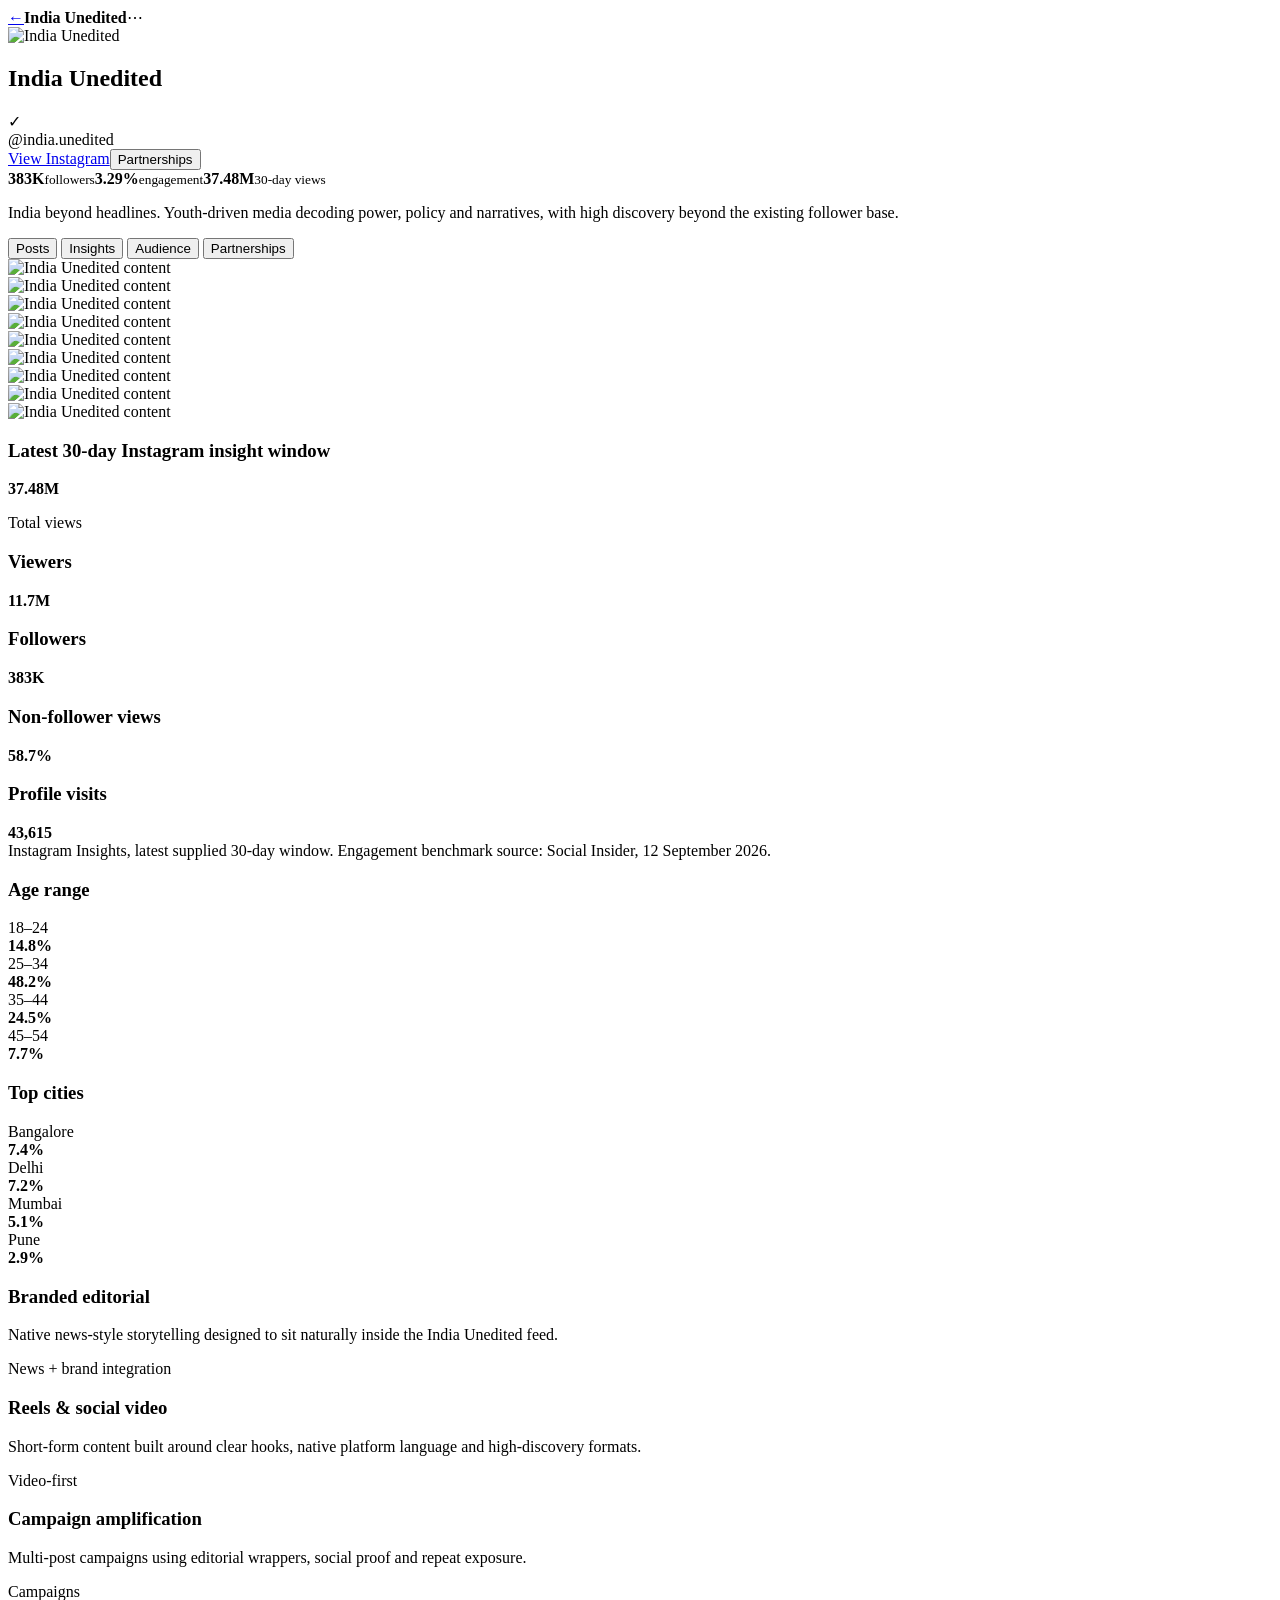
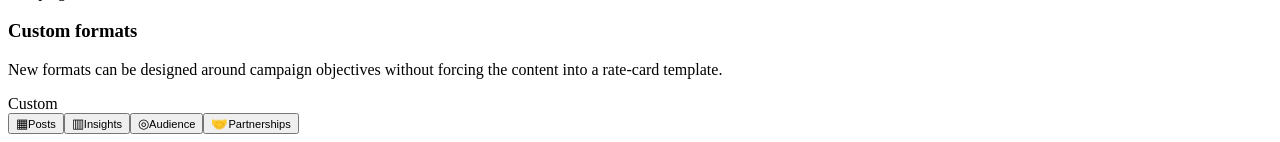
==== india-unedited.html @ fce0a666 "Add India Unedited profile experience" ====
<!doctype html><html lang="en"><head><meta charset="UTF-8"><meta name="viewport" content="width=device-width,initial-scale=1"><title>India Unedited · Anvith Creative Labs</title><link rel="stylesheet" href="/acl-on-feed/profile.css?v=1"></head><body>
<div class="profile-shell">
<header class="profile-topbar"><a href="/acl-on-feed/">←</a><strong>India Unedited</strong><span class="more">⋯</span></header>
<section class="profile-header">
  <div class="avatar-ring"><img src="/acl-on-feed/assets/indians-unedited.jpg" alt="India Unedited"></div>
  <div>
    <div class="identity-row"><h1>India Unedited</h1><span class="verify">✓</span></div>
    <div class="handle">@india.unedited</div>
    <div class="action-row"><a class="btn primary" href="https://www.instagram.com/india.unedited/" target="_blank" rel="noopener">View Instagram</a><button class="btn secondary" onclick="document.querySelector('[data-tab=partnerships]').click()">Partnerships</button></div>
    <div class="stat-row"><span><b>383K</b><small>followers</small></span><span><b>3.29%</b><small>engagement</small></span><span><b>37.48M</b><small>30-day views</small></span></div>
  </div>
  <p class="bio">India beyond headlines. Youth-driven media decoding power, policy and narratives, with high discovery beyond the existing follower base.</p>
</section>

<nav class="tabs">
  <button class="tab-btn active" data-tab="posts">Posts</button>
  <button class="tab-btn" data-tab="insights">Insights</button>
  <button class="tab-btn" data-tab="audience">Audience</button>
  <button class="tab-btn" data-tab="partnerships">Partnerships</button>
</nav>

<section class="tab-panel active" id="posts"><div class="grid">
<article class="post"><img src="/acl-on-feed/Screenshot_20260912_212828_Instagram.jpg" alt="India Unedited content"></article><article class="post"><img src="/acl-on-feed/Screenshot_20260912_212849_Instagram.jpg" alt="India Unedited content"></article><article class="post"><img src="/acl-on-feed/Screenshot_20260912_212902_Instagram.jpg" alt="India Unedited content"></article><article class="post"><img src="/acl-on-feed/Screenshot_20260912_212907_Instagram.jpg" alt="India Unedited content"></article><article class="post"><img src="/acl-on-feed/Screenshot_20260912_212937_Instagram.jpg" alt="India Unedited content"></article><article class="post"><img src="/acl-on-feed/Screenshot_20260912_212946_Instagram.jpg" alt="India Unedited content"></article><article class="post"><img src="/acl-on-feed/Screenshot_20260912_213043_Instagram.jpg" alt="India Unedited content"></article><article class="post"><img src="/acl-on-feed/Screenshot_20260912_213053_Instagram.jpg" alt="India Unedited content"></article><article class="post"><img src="/acl-on-feed/Screenshot_20260912_213058_Instagram.jpg" alt="India Unedited content"></article>
</div></section>

<section class="tab-panel" id="insights">
  <div class="insight-hero">
    <div class="metric-card big"><h3>Latest 30-day Instagram insight window</h3><strong>37.48M</strong><p>Total views</p></div>
    <div class="metric-grid">
      <div class="metric-card"><h3>Viewers</h3><strong>11.7M</strong></div>
      <div class="metric-card"><h3>Followers</h3><strong>383K</strong></div>
      <div class="metric-card"><h3>Non-follower views</h3><strong>58.7%</strong></div>
      <div class="metric-card"><h3>Profile visits</h3><strong>43,615</strong></div>
    </div>
  </div>
  <div class="source">Instagram Insights, latest supplied 30-day window. Engagement benchmark source: Social Insider, 12 September 2026.</div>
</section>

<section class="tab-panel" id="audience">
  <div class="audience-grid">
    <div class="aud-card"><h3>Age range</h3>
      <div class="bar-row"><span>18–24</span><div class="track"><i style="width:30%"></i></div><b>14.8%</b></div>
      <div class="bar-row"><span>25–34</span><div class="track"><i style="width:100%"></i></div><b>48.2%</b></div>
      <div class="bar-row"><span>35–44</span><div class="track"><i style="width:51%"></i></div><b>24.5%</b></div>
      <div class="bar-row"><span>45–54</span><div class="track"><i style="width:16%"></i></div><b>7.7%</b></div>
    </div>
    <div class="aud-card"><h3>Top cities</h3>
      <div class="bar-row"><span>Bangalore</span><div class="track"><i style="width:100%"></i></div><b>7.4%</b></div>
      <div class="bar-row"><span>Delhi</span><div class="track"><i style="width:97%"></i></div><b>7.2%</b></div>
      <div class="bar-row"><span>Mumbai</span><div class="track"><i style="width:69%"></i></div><b>5.1%</b></div>
      <div class="bar-row"><span>Pune</span><div class="track"><i style="width:39%"></i></div><b>2.9%</b></div>
    </div>
  </div>
</section>

<section class="tab-panel" id="partnerships">
 <div class="partners">
   <div class="partner-card"><h3>Branded editorial</h3><p>Native news-style storytelling designed to sit naturally inside the India Unedited feed.</p><span class="tag">News + brand integration</span></div>
   <div class="partner-card"><h3>Reels & social video</h3><p>Short-form content built around clear hooks, native platform language and high-discovery formats.</p><span class="tag">Video-first</span></div>
   <div class="partner-card"><h3>Campaign amplification</h3><p>Multi-post campaigns using editorial wrappers, social proof and repeat exposure.</p><span class="tag">Campaigns</span></div>
   <div class="partner-card"><h3>Custom formats</h3><p>New formats can be designed around campaign objectives without forcing the content into a rate-card template.</p><span class="tag">Custom</span></div>
 </div>
</section>
</div>
<nav class="bottom-nav"><button class="active" data-tab="posts"><span>▦</span><small>Posts</small></button><button data-tab="insights"><span>▥</span><small>Insights</small></button><button data-tab="audience"><span>◎</span><small>Audience</small></button><button data-tab="partnerships"><span>🤝</span><small>Partnerships</small></button></nav>
<script src="/acl-on-feed/brand-profile.js?v=1"></script></body></html>
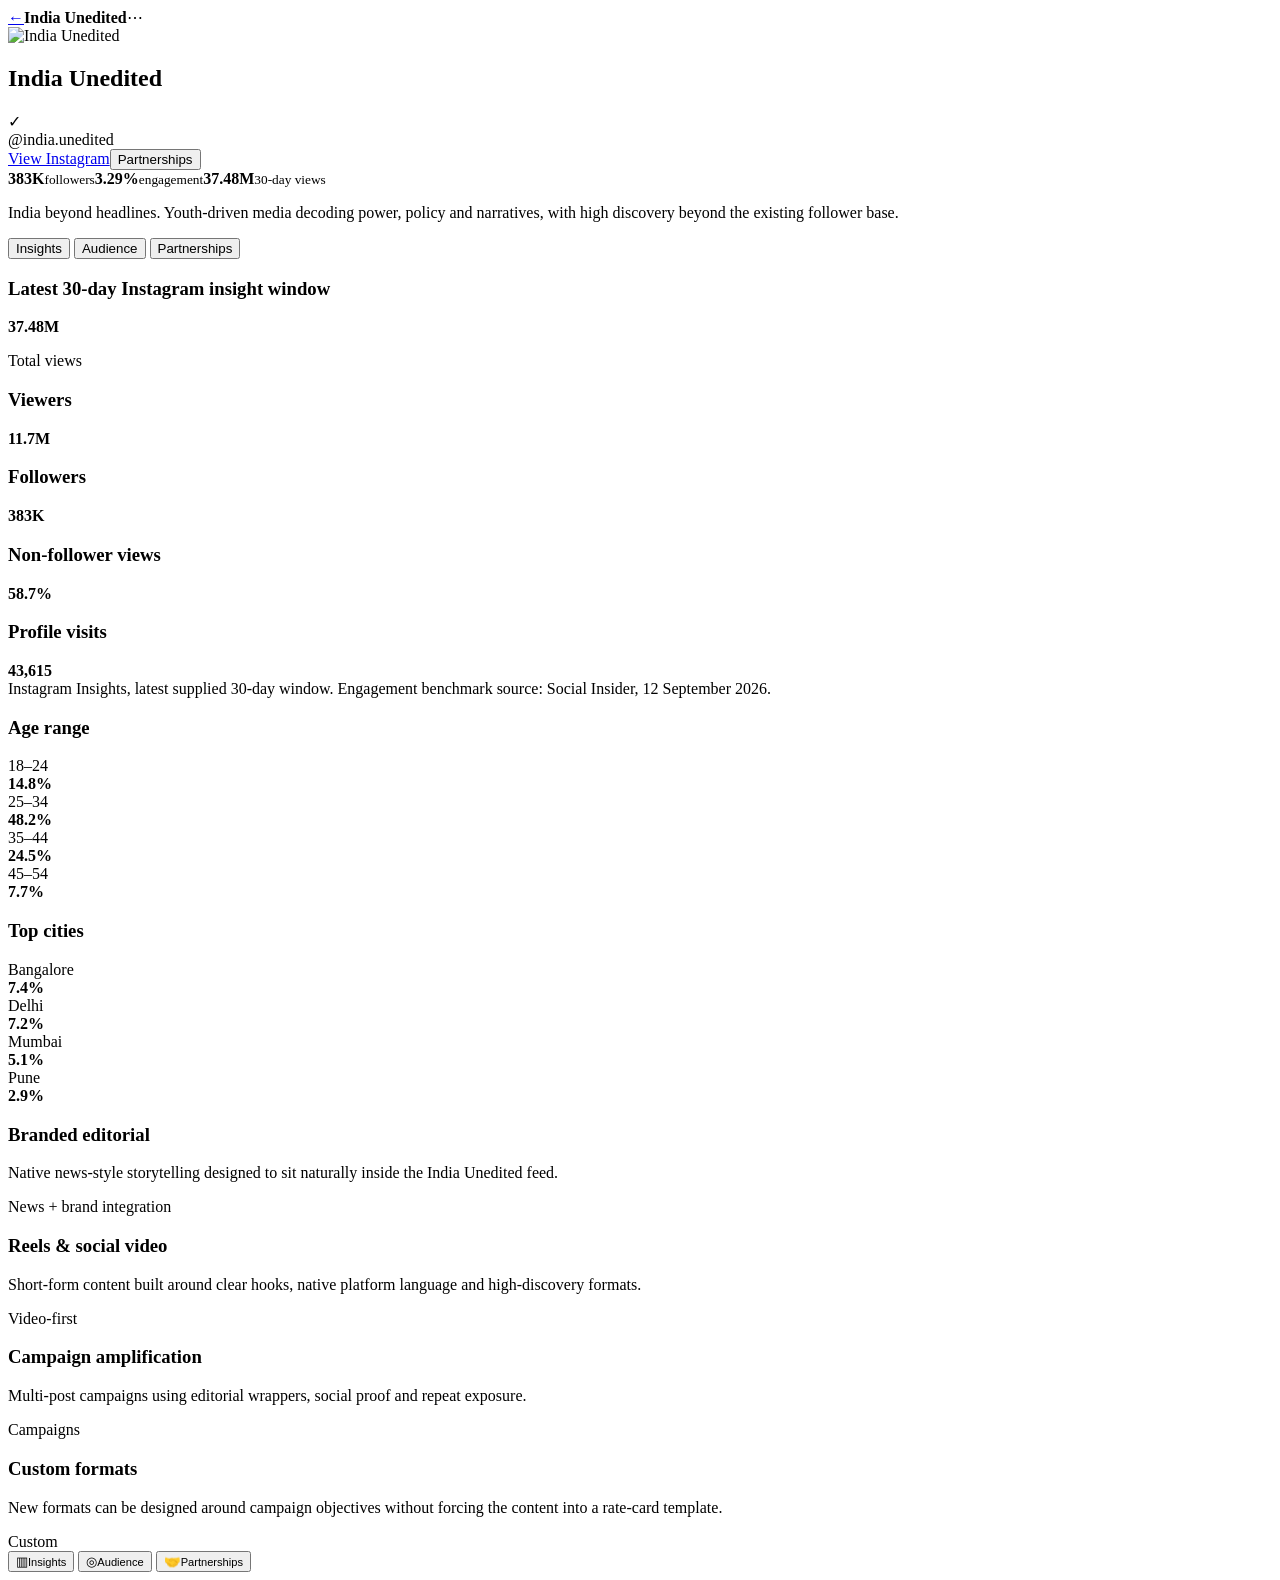
==== commit 2585ec63: "Refine India Unedited profile to insights-first Instagram layout" ====
--- a/india-unedited.html
+++ b/india-unedited.html
@@ -1,4 +1,4 @@
-<!doctype html><html lang="en"><head><meta charset="UTF-8"><meta name="viewport" content="width=device-width,initial-scale=1"><title>India Unedited · Anvith Creative Labs</title><link rel="stylesheet" href="/acl-on-feed/profile.css?v=1"></head><body>
+<!doctype html><html lang="en"><head><meta charset="UTF-8"><meta name="viewport" content="width=device-width,initial-scale=1"><title>India Unedited · Anvith Creative Labs</title><link rel="stylesheet" href="/acl-on-feed/profile.css?v=2"></head><body>
 <div class="profile-shell">
 <header class="profile-topbar"><a href="/acl-on-feed/">←</a><strong>India Unedited</strong><span class="more">⋯</span></header>
 <section class="profile-header">
@@ -13,17 +13,12 @@
 </section>
 
 <nav class="tabs">
-  <button class="tab-btn active" data-tab="posts">Posts</button>
-  <button class="tab-btn" data-tab="insights">Insights</button>
+  <button class="tab-btn active" data-tab="insights">Insights</button>
   <button class="tab-btn" data-tab="audience">Audience</button>
   <button class="tab-btn" data-tab="partnerships">Partnerships</button>
 </nav>
 
-<section class="tab-panel active" id="posts"><div class="grid">
-<article class="post"><img src="/acl-on-feed/Screenshot_20260912_212828_Instagram.jpg" alt="India Unedited content"></article><article class="post"><img src="/acl-on-feed/Screenshot_20260912_212849_Instagram.jpg" alt="India Unedited content"></article><article class="post"><img src="/acl-on-feed/Screenshot_20260912_212902_Instagram.jpg" alt="India Unedited content"></article><article class="post"><img src="/acl-on-feed/Screenshot_20260912_212907_Instagram.jpg" alt="India Unedited content"></article><article class="post"><img src="/acl-on-feed/Screenshot_20260912_212937_Instagram.jpg" alt="India Unedited content"></article><article class="post"><img src="/acl-on-feed/Screenshot_20260912_212946_Instagram.jpg" alt="India Unedited content"></article><article class="post"><img src="/acl-on-feed/Screenshot_20260912_213043_Instagram.jpg" alt="India Unedited content"></article><article class="post"><img src="/acl-on-feed/Screenshot_20260912_213053_Instagram.jpg" alt="India Unedited content"></article><article class="post"><img src="/acl-on-feed/Screenshot_20260912_213058_Instagram.jpg" alt="India Unedited content"></article>
-</div></section>
-
-<section class="tab-panel" id="insights">
+<section class="tab-panel active" id="insights">
   <div class="insight-hero">
     <div class="metric-card big"><h3>Latest 30-day Instagram insight window</h3><strong>37.48M</strong><p>Total views</p></div>
     <div class="metric-grid">
@@ -62,5 +57,9 @@
  </div>
 </section>
 </div>
-<nav class="bottom-nav"><button class="active" data-tab="posts"><span>▦</span><small>Posts</small></button><button data-tab="insights"><span>▥</span><small>Insights</small></button><button data-tab="audience"><span>◎</span><small>Audience</small></button><button data-tab="partnerships"><span>🤝</span><small>Partnerships</small></button></nav>
-<script src="/acl-on-feed/brand-profile.js?v=1"></script></body></html>+<nav class="bottom-nav">
+  <button class="active" data-tab="insights"><span>▥</span><small>Insights</small></button>
+  <button data-tab="audience"><span>◎</span><small>Audience</small></button>
+  <button data-tab="partnerships"><span>🤝</span><small>Partnerships</small></button>
+</nav>
+<script src="/acl-on-feed/brand-profile.js?v=2"></script></body></html>
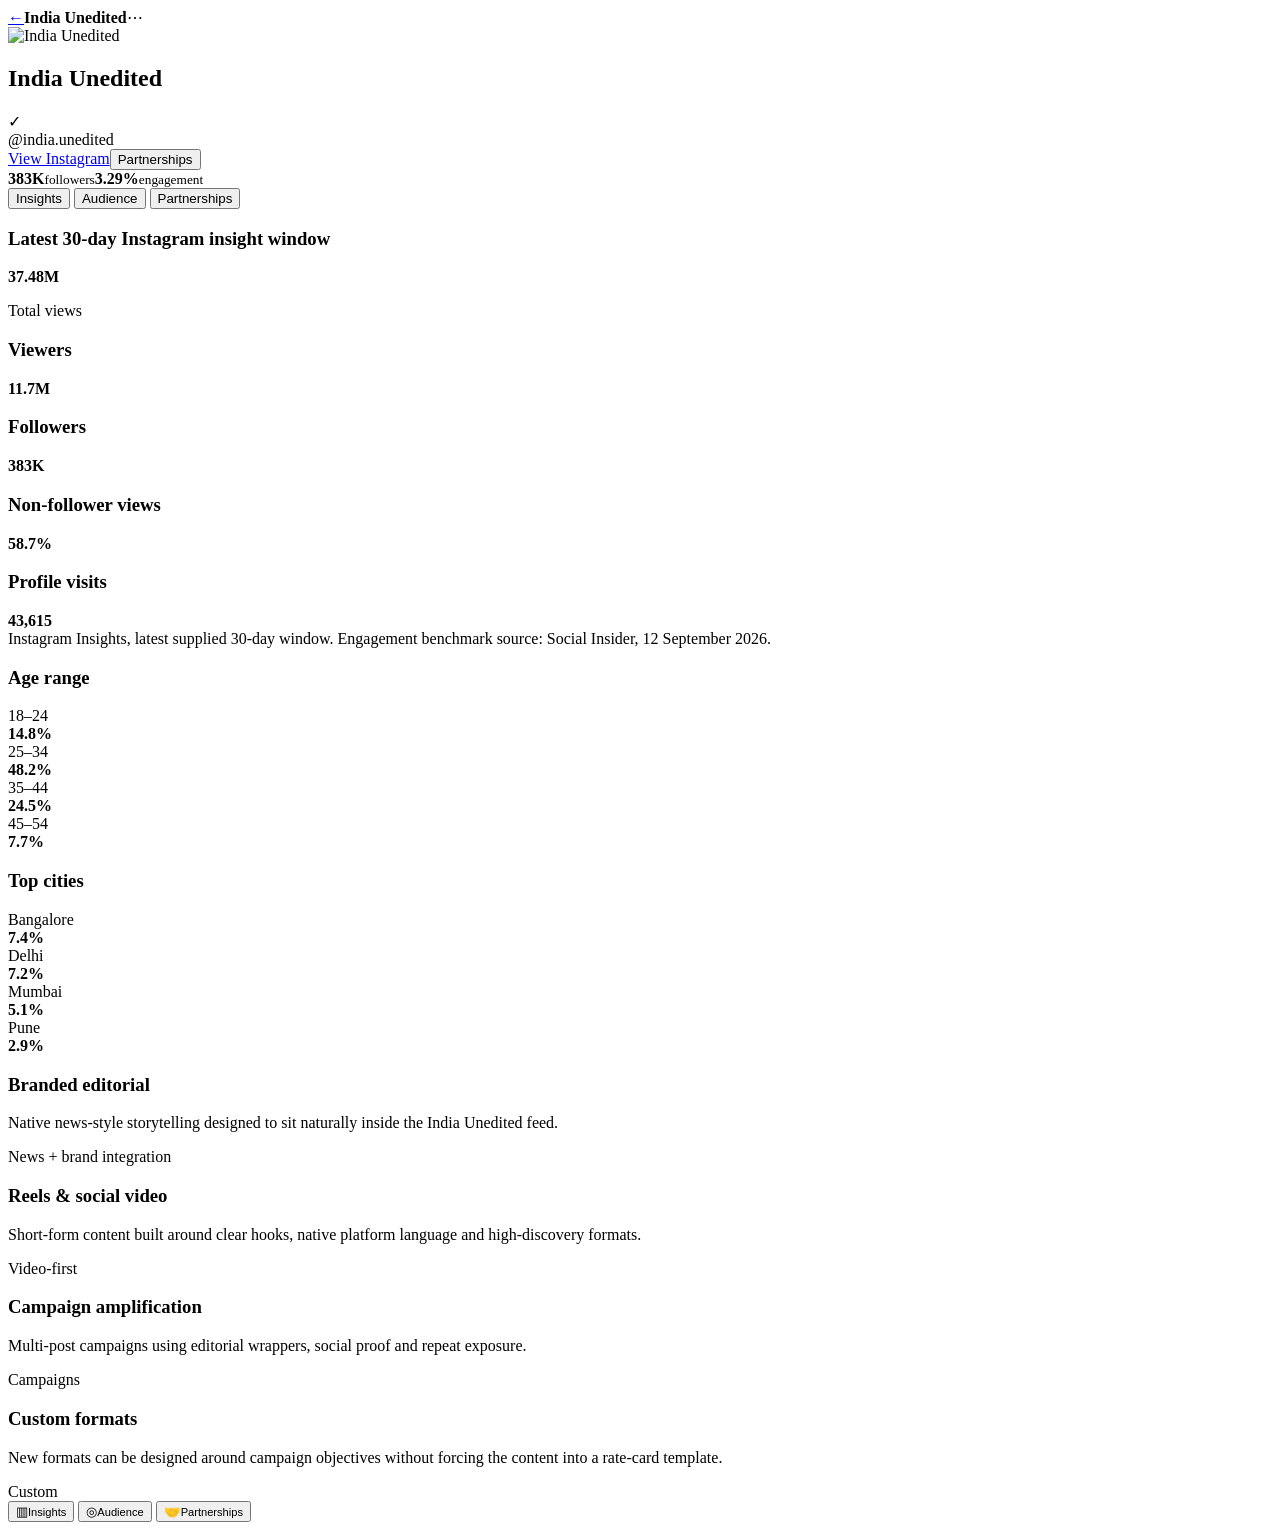
==== commit 28635811: "Simplify media profile header" ====
--- a/india-unedited.html
+++ b/india-unedited.html
@@ -7,9 +7,8 @@
     <div class="identity-row"><h1>India Unedited</h1><span class="verify">✓</span></div>
     <div class="handle">@india.unedited</div>
     <div class="action-row"><a class="btn primary" href="https://www.instagram.com/india.unedited/" target="_blank" rel="noopener">View Instagram</a><button class="btn secondary" onclick="document.querySelector('[data-tab=partnerships]').click()">Partnerships</button></div>
-    <div class="stat-row"><span><b>383K</b><small>followers</small></span><span><b>3.29%</b><small>engagement</small></span><span><b>37.48M</b><small>30-day views</small></span></div>
+    <div class="stat-row"><span><b>383K</b><small>followers</small></span><span><b>3.29%</b><small>engagement</small></span></div>
   </div>
-  <p class="bio">India beyond headlines. Youth-driven media decoding power, policy and narratives, with high discovery beyond the existing follower base.</p>
 </section>
 
 <nav class="tabs">
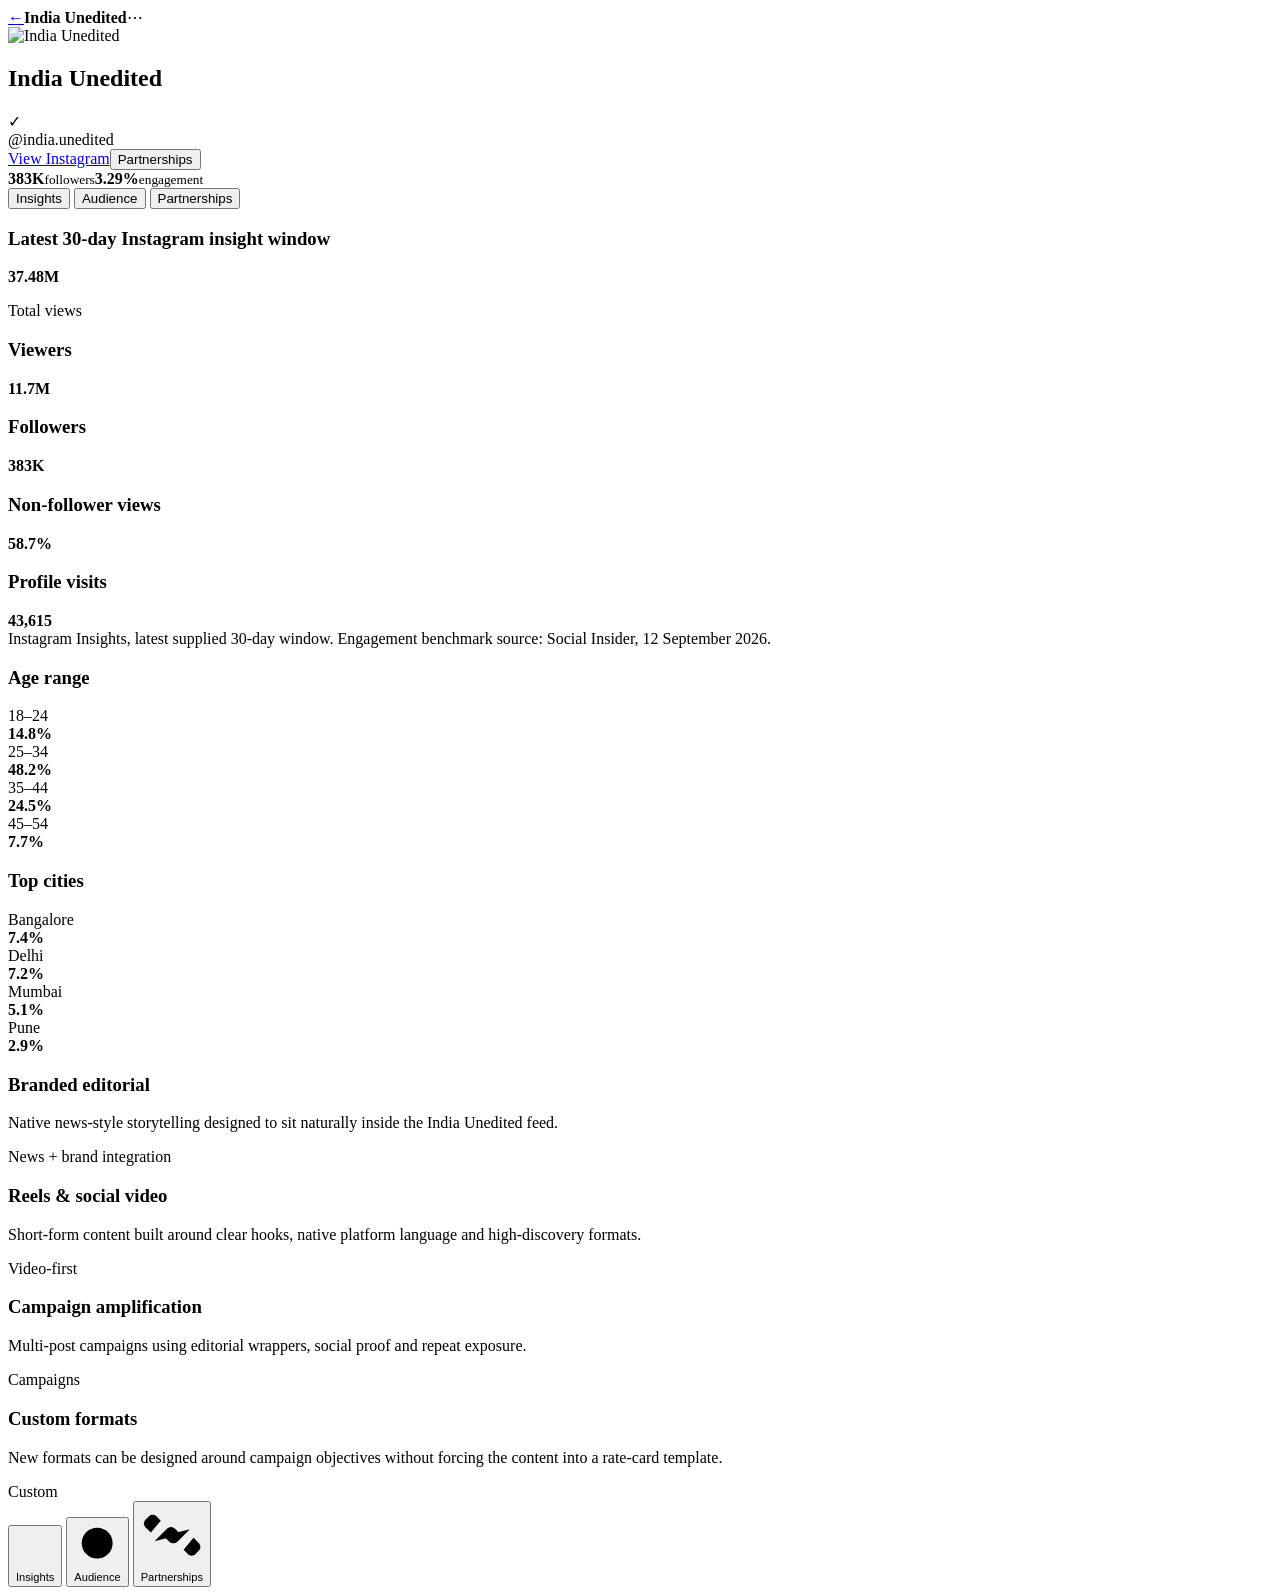
==== commit d4aa9c76: "Use colorful vector icons in India Unedited navigation" ====
--- a/india-unedited.html
+++ b/india-unedited.html
@@ -1,4 +1,4 @@
-<!doctype html><html lang="en"><head><meta charset="UTF-8"><meta name="viewport" content="width=device-width,initial-scale=1"><title>India Unedited · Anvith Creative Labs</title><link rel="stylesheet" href="/acl-on-feed/profile.css?v=2"></head><body>
+<!doctype html><html lang="en"><head><meta charset="UTF-8"><meta name="viewport" content="width=device-width,initial-scale=1"><title>India Unedited · Anvith Creative Labs</title><link rel="stylesheet" href="/acl-on-feed/profile.css?v=3"></head><body>
 <div class="profile-shell">
 <header class="profile-topbar"><a href="/acl-on-feed/">←</a><strong>India Unedited</strong><span class="more">⋯</span></header>
 <section class="profile-header">
@@ -57,8 +57,8 @@
 </section>
 </div>
 <nav class="bottom-nav">
-  <button class="active" data-tab="insights"><span>▥</span><small>Insights</small></button>
-  <button data-tab="audience"><span>◎</span><small>Audience</small></button>
-  <button data-tab="partnerships"><span>🤝</span><small>Partnerships</small></button>
+  <button class="active" data-tab="insights"><span class="profile-nav-icon pni-insights"><svg viewBox="0 0 24 24"><path d="M4 19V11"/><path d="M10 19V7"/><path d="M16 19V4"/><path d="M3 20h18"/></svg></span><small>Insights</small></button>
+  <button data-tab="audience"><span class="profile-nav-icon pni-audience"><svg viewBox="0 0 24 24"><circle cx="12" cy="12" r="8"/><path d="M4 12h16"/><path d="M12 4c2.2 2.2 3.3 4.9 3.3 8S14.2 17.8 12 20c-2.2-2.2-3.3-4.9-3.3-8S9.8 6.2 12 4z"/></svg></span><small>Audience</small></button>
+  <button data-tab="partnerships"><span class="profile-nav-icon pni-partners"><svg viewBox="0 0 24 24"><path d="m8.7 12.3 2.2 2.2a2.2 2.2 0 0 0 3.1 0l4.8-4.8"/><path d="m15.3 11.7-2.2-2.2a2.2 2.2 0 0 0-3.1 0l-4.8 4.8"/><path d="M7.6 6.4 5.9 4.7a2 2 0 0 0-2.8 0L1.7 6.1a2 2 0 0 0 0 2.8l2.1 2.1"/><path d="m16.4 17.6 1.7 1.7a2 2 0 0 0 2.8 0l1.4-1.4a2 2 0 0 0 0-2.8L20.2 13"/></svg></span><small>Partnerships</small></button>
 </nav>
 <script src="/acl-on-feed/brand-profile.js?v=2"></script></body></html>
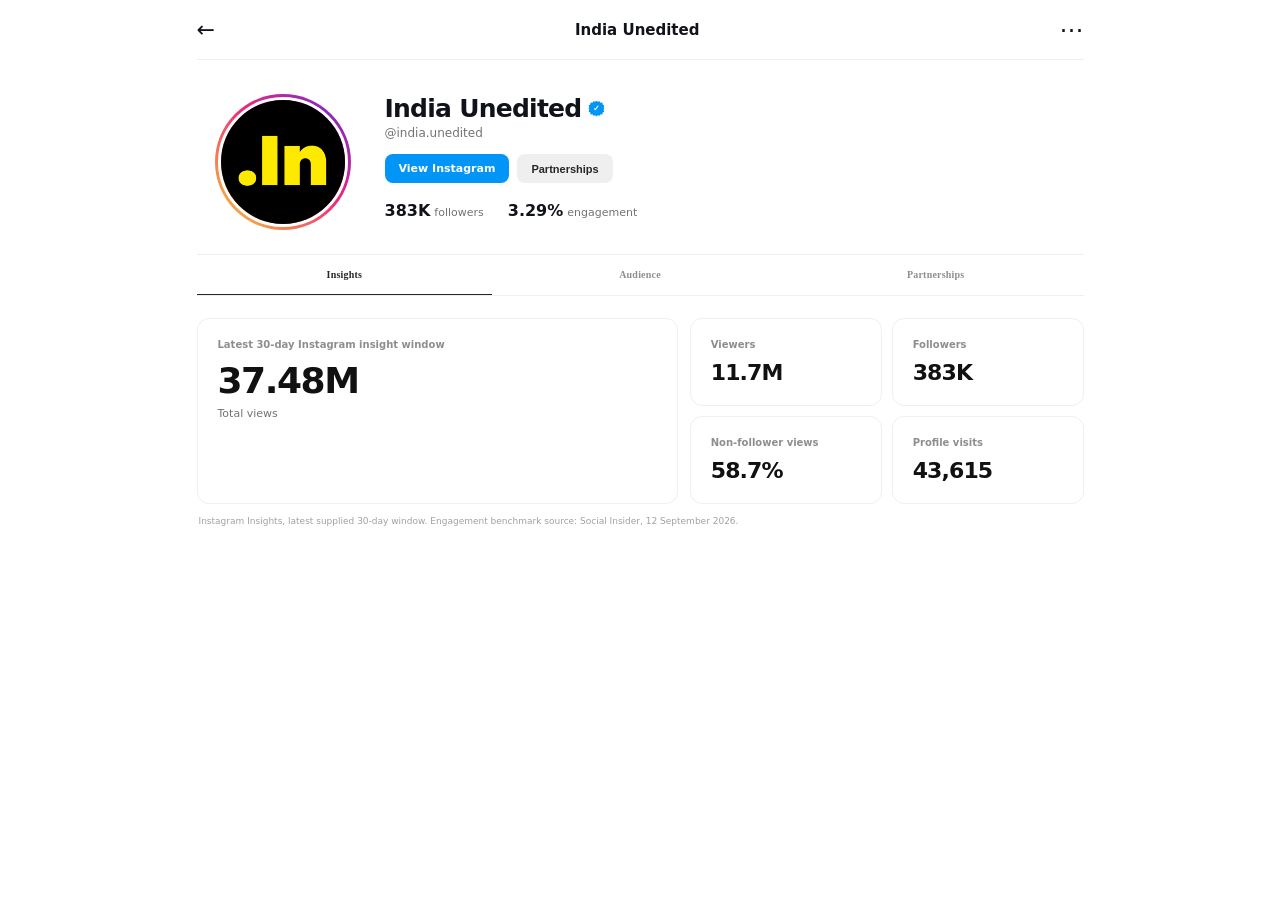
==== commit bf26b0cc: "Use portable relative paths in india-unedited.html" ====
--- a/india-unedited.html
+++ b/india-unedited.html
@@ -1,8 +1,8 @@
-<!doctype html><html lang="en"><head><meta charset="UTF-8"><meta name="viewport" content="width=device-width,initial-scale=1"><title>India Unedited · Anvith Creative Labs</title><link rel="stylesheet" href="/acl-on-feed/profile.css?v=3"></head><body>
+<!doctype html><html lang="en"><head><meta charset="UTF-8"><meta name="viewport" content="width=device-width,initial-scale=1"><meta name="color-scheme" content="light dark"><title>India Unedited · Anvith Creative Labs</title><link rel="stylesheet" href="./profile.css?v=4-dark-adaptive"></head><body>
 <div class="profile-shell">
-<header class="profile-topbar"><a href="/acl-on-feed/">←</a><strong>India Unedited</strong><span class="more">⋯</span></header>
+<header class="profile-topbar"><a href="./">←</a><strong>India Unedited</strong><span class="more">⋯</span></header>
 <section class="profile-header">
-  <div class="avatar-ring"><img src="/acl-on-feed/assets/indians-unedited.jpg" alt="India Unedited"></div>
+  <div class="avatar-ring"><img src="./assets/indians-unedited.jpg" alt="India Unedited"></div>
   <div>
     <div class="identity-row"><h1>India Unedited</h1><span class="verify">✓</span></div>
     <div class="handle">@india.unedited</div>
@@ -61,4 +61,4 @@
   <button data-tab="audience"><span class="profile-nav-icon pni-audience"><svg viewBox="0 0 24 24"><circle cx="12" cy="12" r="8"/><path d="M4 12h16"/><path d="M12 4c2.2 2.2 3.3 4.9 3.3 8S14.2 17.8 12 20c-2.2-2.2-3.3-4.9-3.3-8S9.8 6.2 12 4z"/></svg></span><small>Audience</small></button>
   <button data-tab="partnerships"><span class="profile-nav-icon pni-partners"><svg viewBox="0 0 24 24"><path d="m8.7 12.3 2.2 2.2a2.2 2.2 0 0 0 3.1 0l4.8-4.8"/><path d="m15.3 11.7-2.2-2.2a2.2 2.2 0 0 0-3.1 0l-4.8 4.8"/><path d="M7.6 6.4 5.9 4.7a2 2 0 0 0-2.8 0L1.7 6.1a2 2 0 0 0 0 2.8l2.1 2.1"/><path d="m16.4 17.6 1.7 1.7a2 2 0 0 0 2.8 0l1.4-1.4a2 2 0 0 0 0-2.8L20.2 13"/></svg></span><small>Partnerships</small></button>
 </nav>
-<script src="/acl-on-feed/brand-profile.js?v=2"></script></body></html>+<script src="./brand-profile.js?v=2"></script></body></html>
--- a/profile.css
+++ b/profile.css
@@ -0,0 +1,234 @@
+@import url('https://fonts.googleapis.com/css2?family=Manrope:wght@400;500;600;700;800&display=swap');
+:root{--text:#11131a;--muted:#747c8c;--line:#e9ecf2;--blue:#0095f6;--bg:#fff;--soft:#f7f8fa;--card:#fff}
+*{box-sizing:border-box}html{scroll-behavior:smooth}body{margin:0;font-family:Manrope,system-ui,sans-serif;color:var(--text);background:#fff}a{text-decoration:none;color:inherit}img{display:block;max-width:100%}
+.profile-shell{max-width:1040px;margin:0 auto;padding:0 24px 80px}
+.profile-topbar{height:66px;display:flex;align-items:center;justify-content:space-between;border-bottom:1px solid var(--line);position:sticky;top:0;background:#fffdfd;z-index:20}
+.profile-topbar a{font-size:22px}.profile-topbar strong{font-size:16px}.profile-topbar .more{font-size:24px}
+.profile-header{display:grid;grid-template-columns:150px 1fr;gap:42px;padding:42px 24px 28px;border-bottom:1px solid var(--line)}
+.avatar-ring{width:150px;height:150px;border-radius:50%;padding:4px;background:linear-gradient(135deg,#f9ce34,#ee2a7b 52%,#6228d7);align-self:start}
+.avatar-ring img{width:100%;height:100%;object-fit:cover;border-radius:50%;border:4px solid #fff}
+.identity-row{display:flex;align-items:center;gap:10px;flex-wrap:wrap}
+.identity-row h1{font-size:28px;margin:0;letter-spacing:-.04em}.verify{width:17px;height:17px;display:inline-grid;place-items:center;background:#3897f0;color:#fff;clip-path:polygon(50% 0,58% 8%,69% 4%,75% 14%,87% 13%,89% 25%,100% 31%,94% 42%,100% 50%,94% 58%,100% 69%,89% 75%,87% 87%,75% 86%,69% 96%,58% 92%,50% 100%,42% 92%,31% 96%,25% 86%,13% 87%,11% 75%,0 69%,6% 58%,0 50%,6% 42%,0 31%,11% 25%,13% 13%,25% 14%,31% 4%,42% 8%);font:900 10px Arial}
+.handle{color:var(--muted);font-size:13px;margin-top:3px}
+.action-row{display:flex;gap:10px;margin-top:16px}.btn{border-radius:9px;padding:10px 16px;font-size:12px;font-weight:700}.btn.primary{background:var(--blue);color:#fff}.btn.secondary{background:#f0f1f3}
+.stat-row{display:flex;gap:30px;margin-top:22px}.stat-row span{display:flex;gap:4px;align-items:baseline}.stat-row b{font-size:17px}.stat-row small{font-size:12px;color:var(--muted)}
+.bio{margin-top:18px;max-width:650px;font-size:13px;line-height:1.5;color:#485164}
+.tabs{display:grid;grid-template-columns:repeat(4,1fr);border-bottom:1px solid var(--line);position:sticky;top:66px;background:#fff;z-index:15}
+.tab-btn{border:0;background:#fff;padding:16px 8px;font:700 11px Manrope;color:#8a91a0;border-bottom:2px solid transparent;cursor:pointer}.tab-btn.active{color:#111;border-color:#111}
+.tab-panel{display:none;padding:24px 0}.tab-panel.active{display:block}
+.grid{display:grid;grid-template-columns:repeat(3,1fr);gap:5px}.post{position:relative;aspect-ratio:1/1;overflow:hidden;background:#111}.post img{width:100%;height:100%;object-fit:cover}.post:after{content:'◧';position:absolute;right:10px;top:8px;color:#fff;font-size:18px;text-shadow:0 1px 5px #000}
+.insight-hero{display:grid;grid-template-columns:1.1fr .9fr;gap:16px}.metric-card{border:1px solid var(--line);border-radius:18px;padding:20px;background:#fff}.metric-card.big{background:#0f1115;color:#fff}.metric-card h3{font-size:12px;color:#8b93a4;margin:0 0 10px}.metric-card strong{font-size:38px;letter-spacing:-.04em}.metric-card p{font-size:11px;color:#8b93a4;margin:6px 0 0}
+.metric-grid{display:grid;grid-template-columns:repeat(2,1fr);gap:12px}.metric-grid .metric-card strong{font-size:24px;color:#111}.source{font-size:9px;color:#9298a6;margin-top:12px}
+.audience-grid{display:grid;grid-template-columns:1fr 1fr;gap:14px}.aud-card{border:1px solid var(--line);border-radius:18px;padding:18px}.aud-card h3{font-size:15px;margin:0 0 16px}.bar-row{display:grid;grid-template-columns:70px 1fr 42px;gap:10px;align-items:center;margin:12px 0}.bar-row span,.bar-row b{font-size:10px}.track{height:8px;border-radius:99px;background:#eef0f4;overflow:hidden}.track i{display:block;height:100%;background:linear-gradient(90deg,#ec54c7,#8e54ff);border-radius:99px}
+.partners{display:grid;grid-template-columns:1fr 1fr;gap:14px}.partner-card{border:1px solid var(--line);border-radius:18px;padding:18px}.partner-card h3{margin:0 0 8px;font-size:16px}.partner-card p{font-size:11px;color:var(--muted);line-height:1.5}.partner-card .tag{display:inline-flex;margin-top:10px;padding:7px 10px;border-radius:99px;background:#f2f3f5;font-size:9px}
+.bottom-nav{display:none}
+@media(max-width:700px){
+ .profile-shell{padding:0 0 84px}.profile-topbar{padding:0 16px}.profile-header{grid-template-columns:88px 1fr;gap:18px;padding:24px 16px 18px}.avatar-ring{width:88px;height:88px;padding:3px}.identity-row h1{font-size:20px}.verify{width:15px;height:15px;font-size:8px}.handle{font-size:10px}.action-row{gap:8px;margin-top:12px}.btn{padding:9px 12px;font-size:10px}.stat-row{gap:16px;margin-top:16px}.stat-row b{font-size:14px}.stat-row small{font-size:9px}.bio{grid-column:1/-1;font-size:11px;margin-top:4px}.tabs{top:66px}.tab-btn{font-size:9px;padding:14px 4px}.tab-panel{padding:14px 0}.grid{gap:2px}.insight-hero{grid-template-columns:1fr;padding:0 12px}.metric-grid{grid-template-columns:repeat(2,1fr)}.metric-card{padding:16px}.metric-card strong{font-size:34px}.audience-grid,.partners{grid-template-columns:1fr;padding:0 12px}.bottom-nav{position:fixed;left:0;right:0;bottom:0;height:68px;background:#fff;border-top:1px solid var(--line);display:grid;grid-template-columns:repeat(4,1fr);z-index:30}.bottom-nav button{border:0;background:#fff;display:flex;flex-direction:column;align-items:center;justify-content:center;gap:4px;color:#697180}.bottom-nav button.active{color:#111}.bottom-nav small{font-size:8px}
+}
+
+
+/* v2: current Instagram-inspired profile refinement */
+body{background:#fff}
+.profile-shell{max-width:935px}
+.profile-topbar{
+  height:60px;
+  border-bottom:1px solid #efefef;
+  background:#fff;
+}
+.profile-topbar strong{font-size:15px}
+.profile-header{
+  grid-template-columns:136px 1fr;
+  gap:34px;
+  padding:34px 18px 24px;
+  border-bottom:0;
+}
+.avatar-ring{
+  width:136px;height:136px;padding:3px;
+  background:linear-gradient(45deg,#f9ce34,#ee2a7b 55%,#6228d7);
+}
+.avatar-ring img{border-width:3px}
+.identity-row{gap:7px}
+.identity-row h1{font-size:25px;font-weight:600;letter-spacing:-.03em}
+.verify{
+  width:16px;height:16px;font-size:8px;
+  background:#0095f6;
+}
+.handle{font-size:12px;color:#737373}
+.action-row{margin-top:14px;gap:8px}
+.btn{border-radius:8px;padding:8px 14px;font-size:11px}
+.btn.primary{background:#0095f6}
+.btn.secondary{background:#efefef;color:#262626;border:0}
+.stat-row{gap:24px;margin-top:18px}
+.stat-row b{font-size:16px;font-weight:600}
+.stat-row small{font-size:11px;color:#737373}
+.bio{font-size:12px;line-height:1.45;color:#262626;margin-top:14px}
+.tabs{
+  grid-template-columns:repeat(3,1fr);
+  border-top:1px solid #efefef;
+  border-bottom:1px solid #efefef;
+  position:sticky;top:60px;
+}
+.tab-btn{
+  padding:14px 8px;
+  font-size:10px;
+  letter-spacing:.02em;
+  color:#8e8e8e;
+  border-bottom:1px solid transparent;
+}
+.tab-btn.active{color:#262626;border-color:#262626}
+.tab-panel{padding:22px 0}
+.insight-hero{gap:12px}
+.metric-card,.aud-card,.partner-card{
+  border:1px solid #efefef;
+  border-radius:12px;
+  box-shadow:none;
+}
+.metric-card.big{
+  background:#fff;
+  color:#111;
+}
+.metric-card h3{font-size:10px;color:#8e8e8e;text-transform:none}
+.metric-card strong{font-size:36px}
+.metric-card.big strong{color:#111}
+.metric-card p{color:#737373}
+.metric-grid{gap:10px}
+.metric-grid .metric-card strong{font-size:22px}
+.source{padding:0 2px;color:#a0a0a0}
+.audience-grid,.partners{gap:12px}
+.aud-card h3,.partner-card h3{font-size:14px}
+.bar-row{grid-template-columns:66px 1fr 40px}
+.track{height:6px;background:#f0f0f0}
+.track i{background:#0095f6}
+.partner-card .tag{
+  background:#efefef;
+  color:#737373;
+  border-radius:8px;
+}
+.bottom-nav{
+  grid-template-columns:repeat(3,1fr)!important;
+  height:62px!important;
+}
+.bottom-nav button{font-size:19px}
+.bottom-nav small{font-size:8px}
+
+@media(max-width:700px){
+  .profile-shell{padding-bottom:72px}
+  .profile-topbar{height:54px;padding:0 14px}
+  .profile-header{
+    grid-template-columns:82px 1fr;
+    gap:16px;
+    padding:18px 14px 14px;
+  }
+  .avatar-ring{width:82px;height:82px}
+  .identity-row h1{font-size:18px}
+  .verify{width:14px;height:14px;font-size:7px}
+  .handle{font-size:10px}
+  .action-row{margin-top:10px}
+  .btn{padding:8px 10px;font-size:9px}
+  .stat-row{gap:12px;margin-top:13px;flex-wrap:wrap}
+  .stat-row b{font-size:13px}
+  .stat-row small{font-size:8px}
+  .bio{grid-column:1/-1;margin-top:2px;font-size:10.5px}
+  .tabs{top:54px}
+  .tab-btn{padding:12px 4px;font-size:8.5px}
+  .tab-panel{padding:12px 0}
+  .insight-hero{padding:0 10px}
+  .metric-card{padding:14px}
+  .metric-card strong{font-size:30px}
+  .metric-grid .metric-card strong{font-size:20px}
+  .audience-grid,.partners{padding:0 10px}
+  .aud-card,.partner-card{padding:14px}
+  .bottom-nav{height:62px!important}
+}
+
+/* Profile colorful icon language */
+.profile-nav-icon{
+  width:30px;height:30px;border-radius:10px;display:grid;place-items:center;
+}
+.profile-nav-icon svg{
+  width:17px;height:17px;fill:none;stroke:currentColor;stroke-width:1.9;stroke-linecap:round;stroke-linejoin:round;
+}
+.pni-insights{color:#1597f4;background:#eaf6ff}
+.pni-audience{color:#16a36a;background:#eaf8f1}
+.pni-partners{color:#f08b20;background:#fff4e8}
+.bottom-nav button{font-size:inherit}
+
+
+/* Adaptive dark theme for media profile pages */
+:root{color-scheme:light dark}
+
+@media (prefers-color-scheme: dark){
+  :root{
+    --text:#f5f7fb;
+    --muted:#9ba4b4;
+    --line:#282d36;
+    --blue:#3aa7ff;
+    --bg:#0f1115;
+    --soft:#171a20;
+    --card:#15181e;
+  }
+
+  html,body{background:var(--bg);color:var(--text)}
+  body{background:#0f1115}
+  .profile-shell{background:#0f1115}
+
+  .profile-topbar,
+  .tabs,
+  .tab-btn,
+  .bottom-nav,
+  .bottom-nav button{
+    background:#111419;
+    border-color:var(--line);
+    color:#dce2ea;
+  }
+  .profile-topbar{background:#111419}
+  .profile-topbar a,.profile-topbar strong,.profile-topbar .more{color:#f7f8fa}
+
+  .profile-header{border-color:var(--line)}
+  .identity-row h1{color:#fff}
+  .handle,
+  .stat-row small,
+  .metric-card h3,
+  .metric-card p,
+  .source,
+  .partner-card p{
+    color:var(--muted);
+  }
+  .stat-row b{color:#fff}
+
+  .btn.secondary{background:#23272f;color:#f4f6f8}
+  .btn.primary{background:#148df0;color:#fff}
+
+  .tabs{border-color:var(--line)}
+  .tab-btn{color:#8f98a7}
+  .tab-btn.active{color:#fff;border-color:#fff}
+
+  .metric-card,
+  .aud-card,
+  .partner-card{
+    background:var(--card);
+    border-color:var(--line);
+    color:#f6f7f9;
+  }
+  .metric-card.big{background:var(--card);color:#fff}
+  .metric-card strong,
+  .metric-card.big strong,
+  .metric-grid .metric-card strong,
+  .aud-card h3,
+  .partner-card h3{
+    color:#fff;
+  }
+
+  .track{background:#242a33}
+  .track i{background:#2ea7ff}
+  .partner-card .tag{background:#242931;color:#b7c0cd}
+
+  .pni-insights{color:#6fc0ff;background:#16334a}
+  .pni-audience{color:#63d99f;background:#17372a}
+  .pni-partners{color:#ffb267;background:#3a2a18}
+
+  .bottom-nav{border-color:var(--line)}
+  .bottom-nav button{color:#9aa4b3}
+  .bottom-nav button.active{color:#fff}
+  .verify{background:#2ea7ff}
+}
